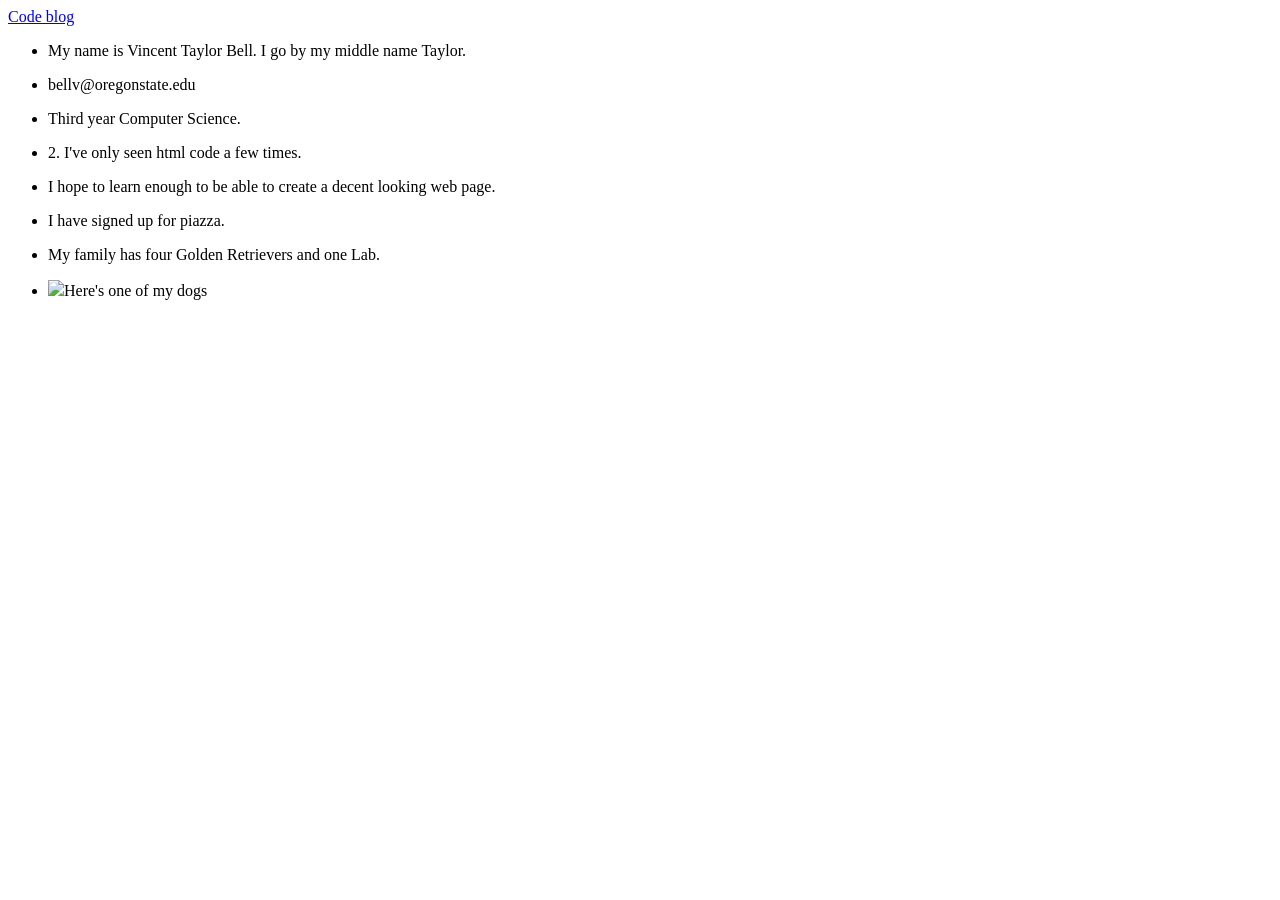
==== index.html @ 778b209d "Add files via upload" ====
<!DOCTYPE html>
<html>
	<head>
		<title>Assignment 1 Vincent Bell</title>
	</head>
	<body>
		<a href="http://people.oregonstate.edu/~bellv/blog.html">Code blog</a>
		<ul>
			<li><p> My name is Vincent Taylor
				Bell.  I go by my middle 
				name Taylor.</p></li>
			<li><p>bellv@oregonstate.edu</p></li>
			<li><p>Third year Computer Science.</p></li>
			<li><p>2. I've only seen html code 
				a few times.</p></li>
			<li><p>I hope to learn enough 
				to be able to create a
				decent looking web page.</p> </li>
			<li>I have signed up for piazza.</li>
			<li><p>My family has four Golden 
				Retrievers and one Lab.</p></li>
			<li><img src="https://drive.google.com/open?id=1kfJGX5_pv963e0DUNY8MAJGdeo5TB3qB">Here's one of my dogs</li>
		</ul>
	</body>
</html>
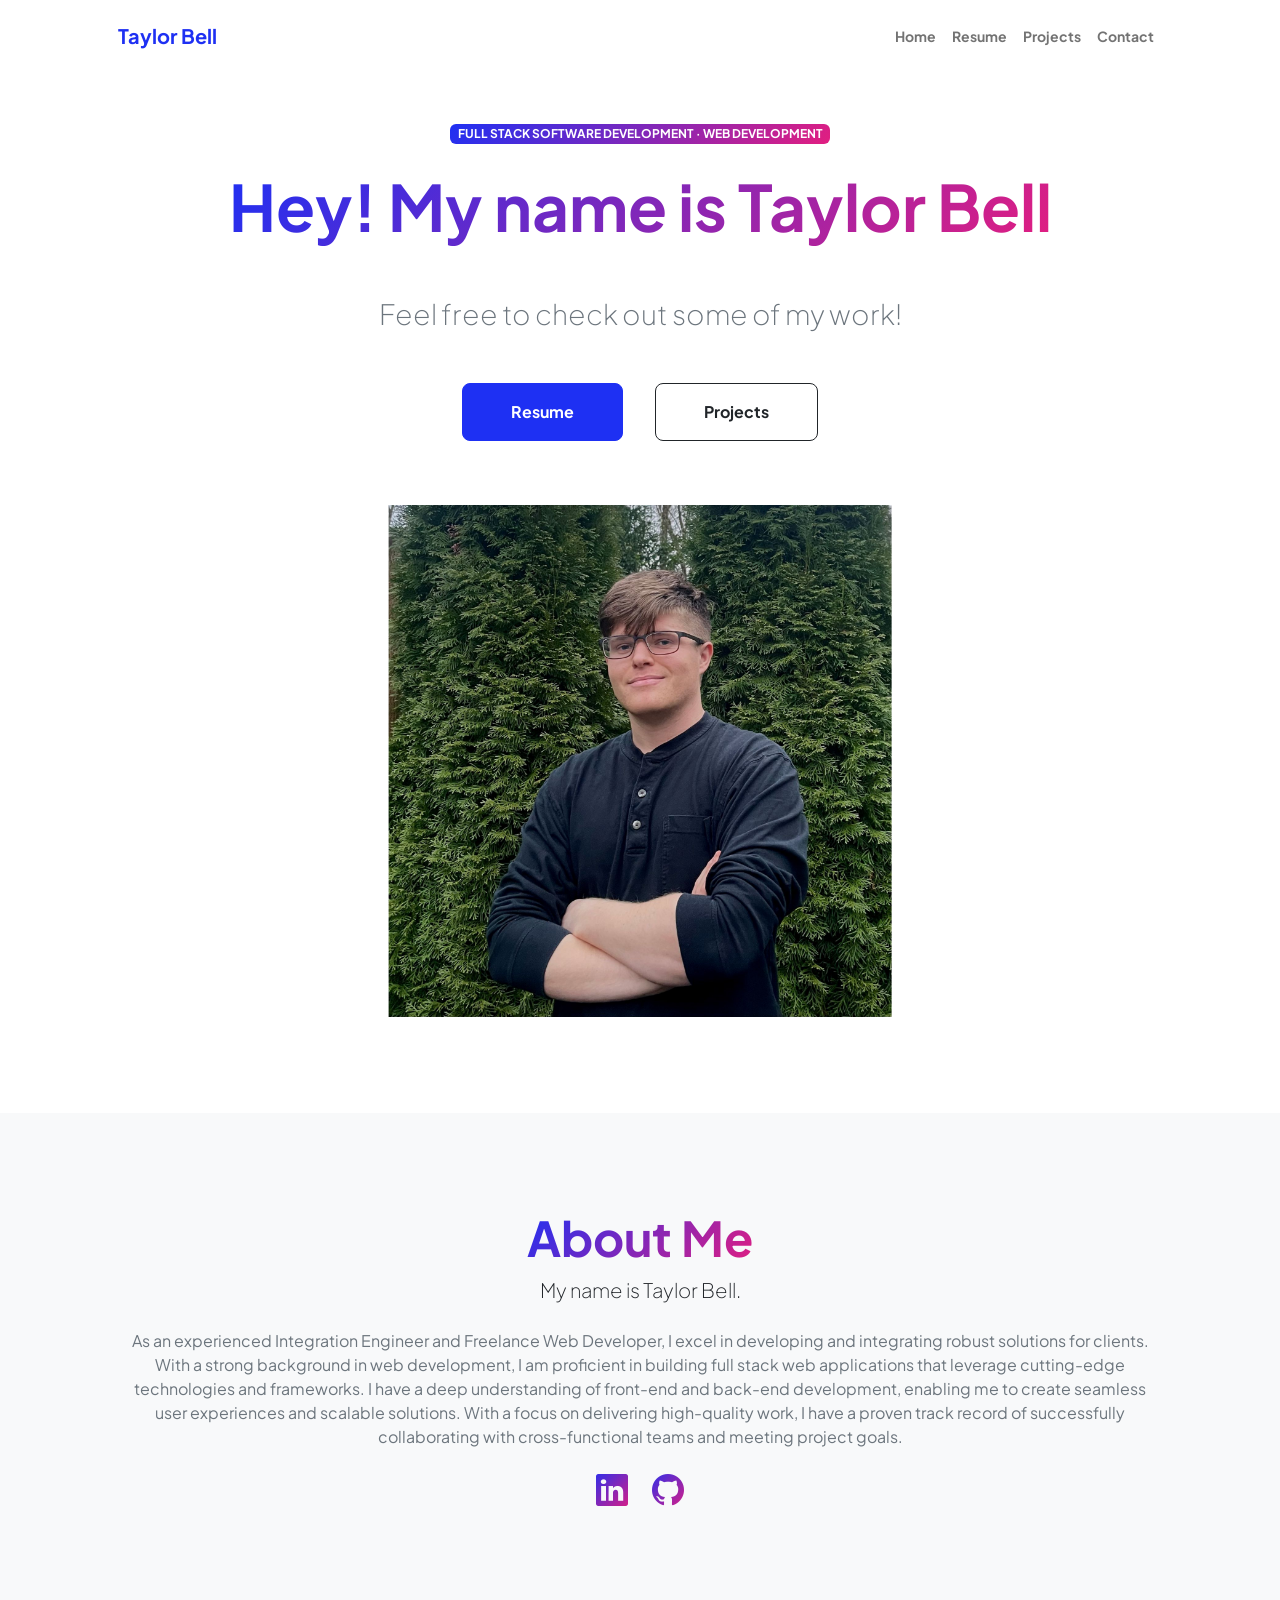
==== commit 14d03d1a: "Add files via upload" ====
--- a/index.html
+++ b/index.html
@@ -1,26 +1,119 @@
-  
-<!DOCTYPE html>
-<html>
-	<head>
-		<title>Assignment 1 Vincent Bell</title>
-	</head>
-	<body>
-		<a href="http://people.oregonstate.edu/~bellv/blog.html">Code blog</a>
-		<ul>
-			<li><p> My name is Vincent Taylor
-				Bell.  I go by my middle 
-				name Taylor.</p></li>
-			<li><p>bellv@oregonstate.edu</p></li>
-			<li><p>Third year Computer Science.</p></li>
-			<li><p>2. I've only seen html code 
-				a few times.</p></li>
-			<li><p>I hope to learn enough 
-				to be able to create a
-				decent looking web page.</p> </li>
-			<li>I have signed up for piazza.</li>
-			<li><p>My family has four Golden 
-				Retrievers and one Lab.</p></li>
-			<li><img src="https://drive.google.com/open?id=1kfJGX5_pv963e0DUNY8MAJGdeo5TB3qB">Here's one of my dogs</li>
-		</ul>
-	</body>
-</html>
+<!DOCTYPE html>
+<html lang="en">
+
+<head>
+    <meta charset="utf-8" />
+    <meta name="viewport" content="width=device-width, initial-scale=1, shrink-to-fit=no" />
+    <meta name="description" content="" />
+    <meta name="author" content="" />
+    <title>Taylor Bell</title>
+    <!-- Favicon-->
+    <link rel="icon" type="image/x-icon" href="assets/favicon.ico" />
+    <!-- Custom Google font-->
+    <link rel="preconnect" href="https://fonts.googleapis.com" />
+    <link rel="preconnect" href="https://fonts.gstatic.com" crossorigin />
+    <link
+        href="https://fonts.googleapis.com/css2?family=Plus+Jakarta+Sans:wght@100;200;300;400;500;600;700;800;900&amp;display=swap"
+        rel="stylesheet" />
+    <!-- Bootstrap icons-->
+    <link href="https://cdn.jsdelivr.net/npm/bootstrap-icons@1.8.1/font/bootstrap-icons.css" rel="stylesheet" />
+    <!-- Core theme CSS (includes Bootstrap)-->
+    <link href="css/styles.css" rel="stylesheet" />
+</head>
+
+<body class="d-flex flex-column h-100">
+    <main class="flex-shrink-0">
+        <!-- Navigation-->
+        <nav class="navbar navbar-expand-lg navbar-light bg-white py-3">
+            <div class="container px-5">
+                <a class="navbar-brand" href="index.html"><span class="fw-bolder text-primary">Taylor Bell</span></a>
+                <button class="navbar-toggler" type="button" data-bs-toggle="collapse"
+                    data-bs-target="#navbarSupportedContent" aria-controls="navbarSupportedContent"
+                    aria-expanded="false" aria-label="Toggle navigation"><span
+                        class="navbar-toggler-icon"></span></button>
+                <div class="collapse navbar-collapse" id="navbarSupportedContent">
+                    <ul class="navbar-nav ms-auto mb-2 mb-lg-0 small fw-bolder">
+                        <li class="nav-item"><a class="nav-link" href="index.html">Home</a></li>
+                        <li class="nav-item"><a class="nav-link" href="resume.html">Resume</a></li>
+                        <li class="nav-item"><a class="nav-link" href="projects.html">Projects</a></li>
+                        <li class="nav-item"><a class="nav-link" href="contact.html">Contact</a></li>
+                    </ul>
+                </div>
+            </div>
+        </nav>
+        <!-- Header-->
+        <header class="py-5">
+            <div class="container px-5 pb-5">
+                <div class="row gx-5 align-items-center">
+                    <div class="col-xxl-5">
+                        <!-- Header text content-->
+                        <div class="text-center text-xxl-start">
+                            <div class="badge bg-gradient-primary-to-secondary text-white mb-4">
+                                <div class="text-uppercase">Full Stack Software Development &middot; Web Development
+                                </div>
+                            </div>
+                            <!-- <div class="fs-3 fw-light text-muted">I can help your business to</div> -->
+                            <h1 class="display-3 fw-bolder mb-5"><span class="text-gradient d-inline">Hey! My name is
+                                    Taylor Bell</span></h1>
+                            <div class="fs-3 fw-light mb-5 text-muted">Feel free to check out some of my work!</div>
+                            <div
+                                class="d-grid gap-3 d-sm-flex justify-content-sm-center justify-content-xxl-start mb-3">
+                                <a class="btn btn-primary btn-lg px-5 py-3 me-sm-3 fs-6 fw-bolder"
+                                    href="resume.html">Resume</a>
+                                <a class="btn btn-outline-dark btn-lg px-5 py-3 fs-6 fw-bolder"
+                                    href="projects.html">Projects</a>
+                            </div>
+                        </div>
+                    </div>
+                    <div class="col-xxl-7">
+                        <!-- Header profile picture-->
+                        <div class="d-flex justify-content-center mt-5 mt-xxl-0">
+                            <div class="profile bg-gradient-primary-to-secondary">
+                                <!-- TIP: For best results, use a photo with a transparent background like the demo example below-->
+                                <!-- Watch a tutorial on how to do this on YouTube (link)-->
+                                <img class="profile-img" src="img\IMG_6505.jpg" alt="..." />
+                                <div class="dots-1">
+
+                                </div>
+
+                            </div>
+                        </div>
+                    </div>
+                </div>
+            </div>
+        </header>
+        <!-- About Section-->
+        <section class="bg-light py-5">
+            <div class="container px-5">
+                <div class="row gx-5 justify-content-center">
+                    <div class="col-xxl-8">
+                        <div class="text-center my-5">
+                            <h2 class="display-5 fw-bolder"><span class="text-gradient d-inline">About Me</span></h2>
+                            <p class="lead fw-light mb-4">My name is Taylor Bell.</p>
+                            <p class="text-muted">As an experienced Integration Engineer and Freelance Web Developer, I
+                                excel in developing and integrating robust solutions for clients. With a strong
+                                background in web development, I am proficient in building full stack web applications
+                                that leverage cutting-edge technologies and frameworks. I have a deep understanding of
+                                front-end and back-end development, enabling me to create seamless user experiences and
+                                scalable solutions. With a focus on delivering high-quality work, I have a proven track
+                                record of successfully collaborating with cross-functional teams and meeting project
+                                goals. </p>
+                            <div class="d-flex justify-content-center fs-2 gap-4">
+                                <a class="text-gradient" href="https://www.linkedin.com/in/taylor-bell-b19a20195/"><i
+                                        class="bi bi-linkedin"></i></a>
+                                <a class="text-gradient" href="https://github.com/vtbell21"><i
+                                        class="bi bi-github"></i></a>
+                            </div>
+                        </div>
+                    </div>
+                </div>
+            </div>
+        </section>
+    </main>
+    <!-- Bootstrap core JS-->
+    <script src="https://cdn.jsdelivr.net/npm/bootstrap@5.2.3/dist/js/bootstrap.bundle.min.js"></script>
+    <!-- Core theme JS-->
+    <script src="js/scripts.js"></script>
+</body>
+
+</html>
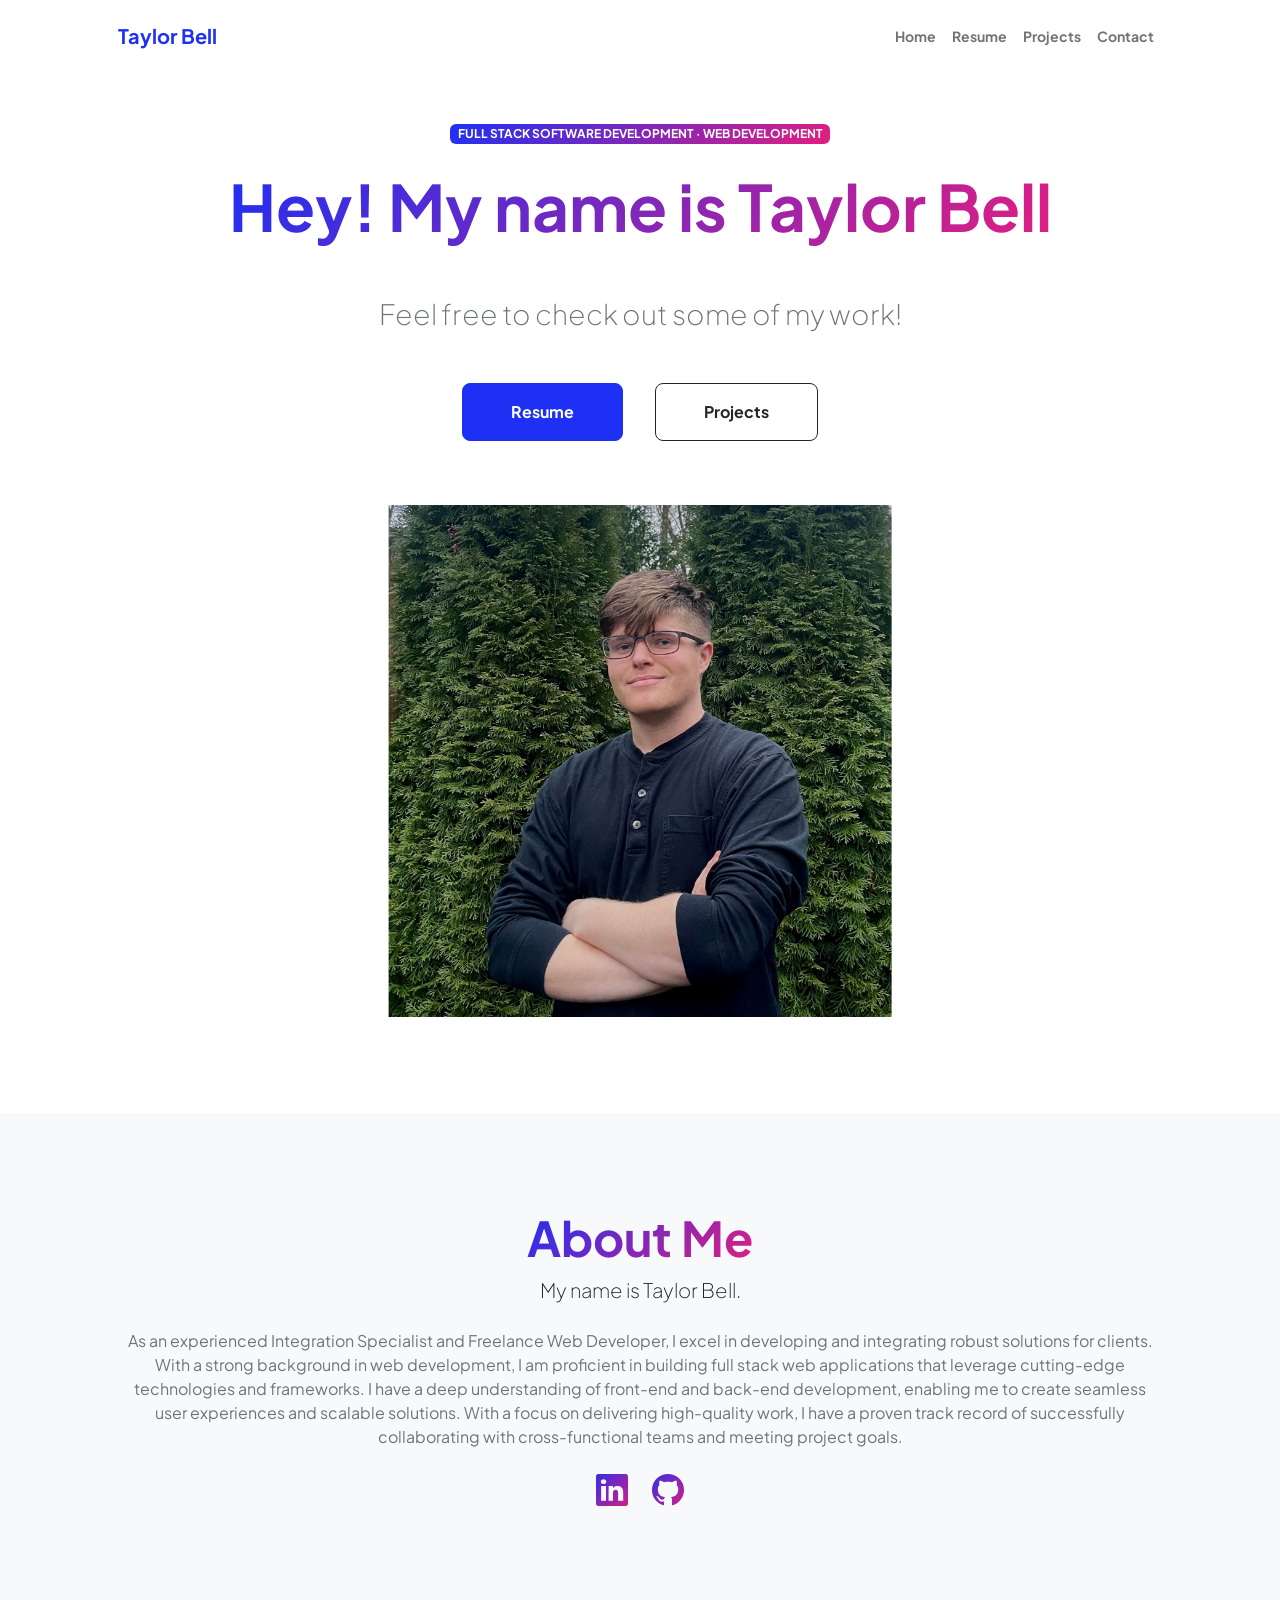
==== commit 7b696066: "Update index.html" ====
--- a/index.html
+++ b/index.html
@@ -90,7 +90,7 @@
                         <div class="text-center my-5">
                             <h2 class="display-5 fw-bolder"><span class="text-gradient d-inline">About Me</span></h2>
                             <p class="lead fw-light mb-4">My name is Taylor Bell.</p>
-                            <p class="text-muted">As an experienced Integration Engineer and Freelance Web Developer, I
+                            <p class="text-muted">As an experienced Integration Specialist and Freelance Web Developer, I
                                 excel in developing and integrating robust solutions for clients. With a strong
                                 background in web development, I am proficient in building full stack web applications
                                 that leverage cutting-edge technologies and frameworks. I have a deep understanding of
@@ -116,4 +116,4 @@
     <script src="js/scripts.js"></script>
 </body>
 
-</html>+</html>
